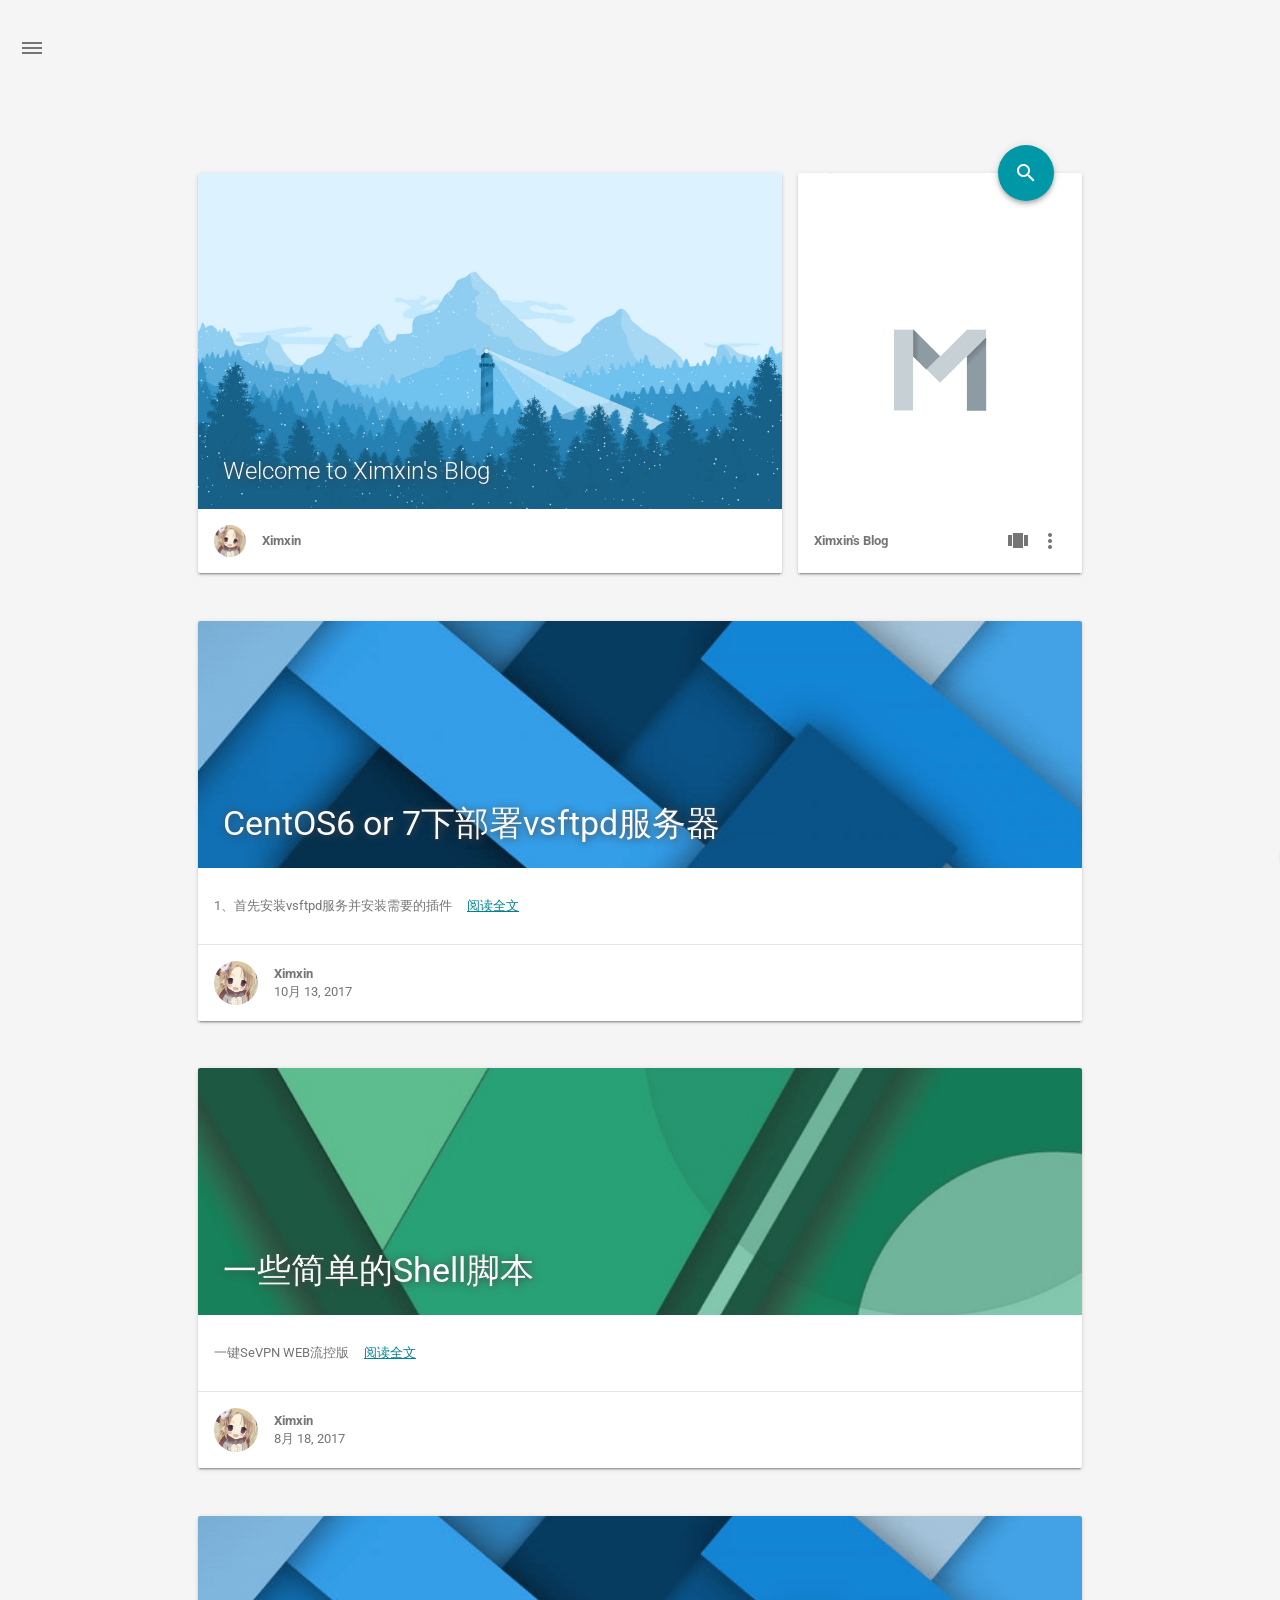
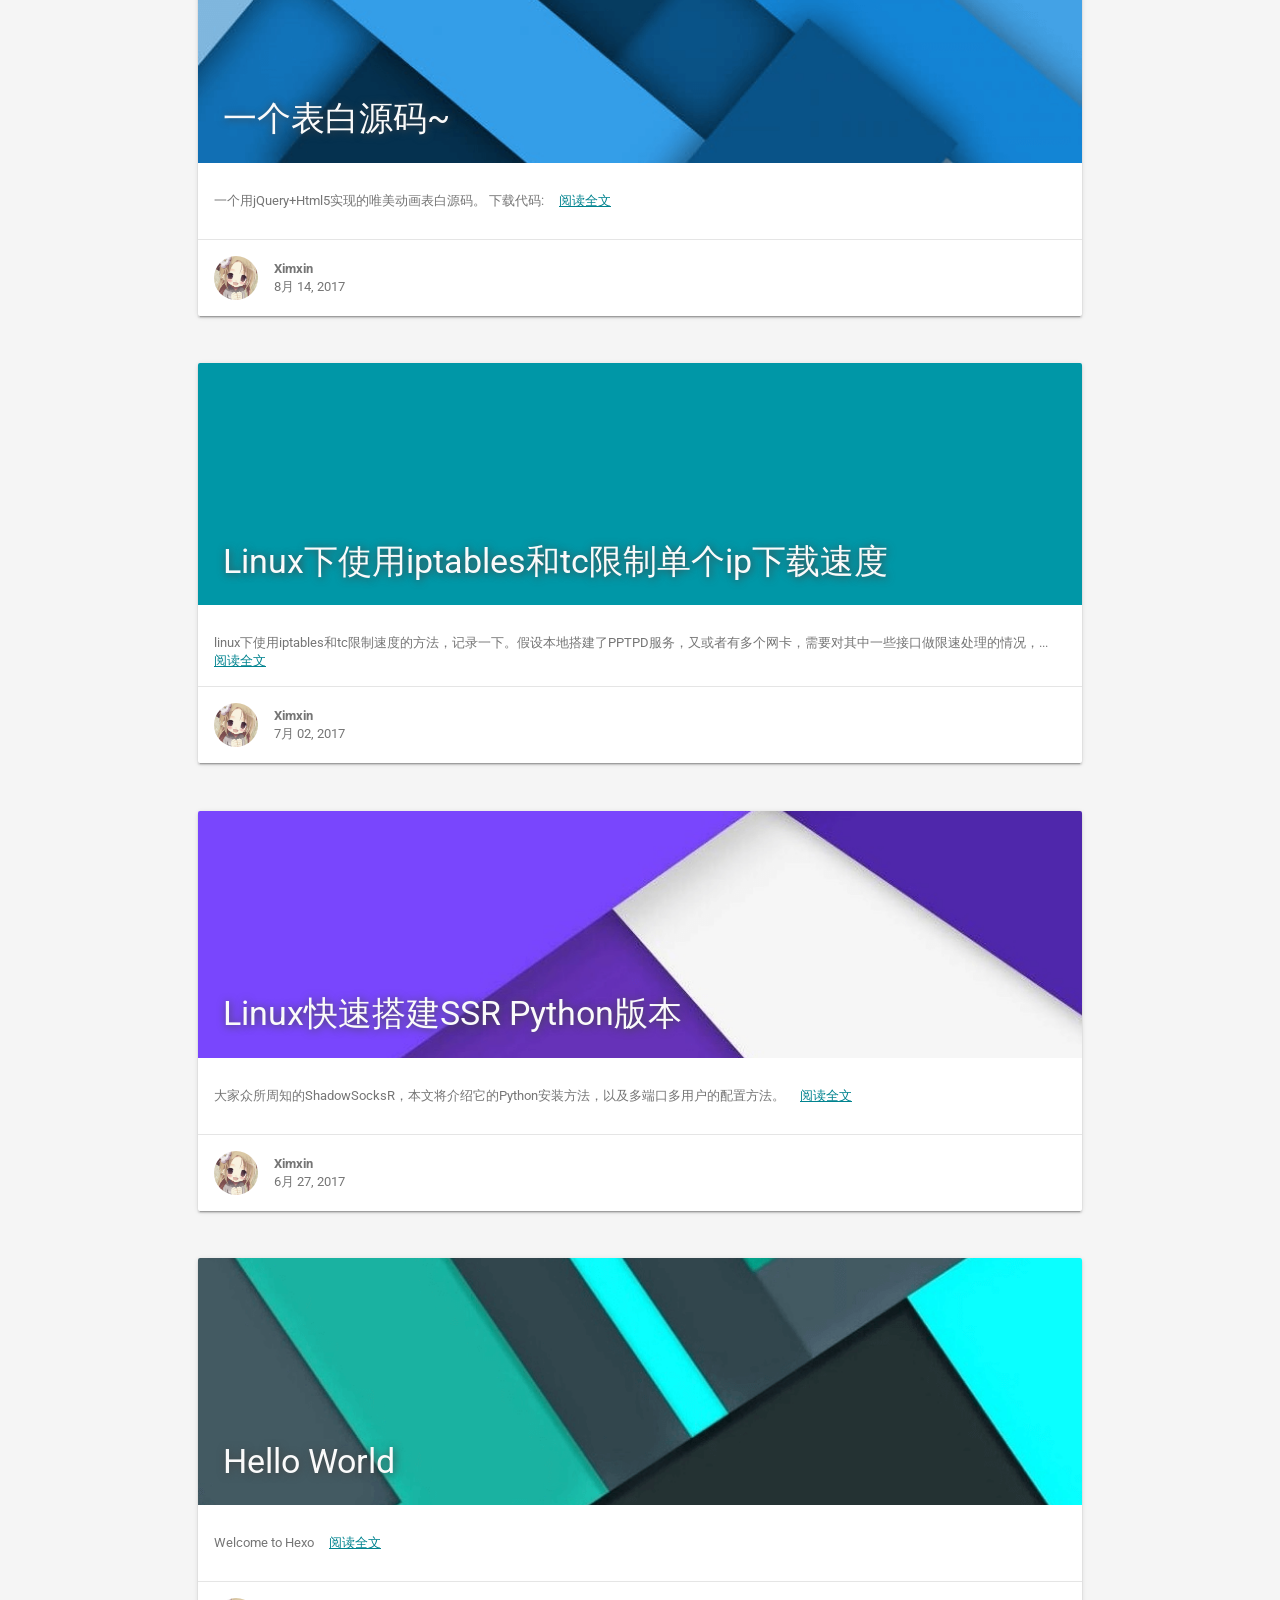
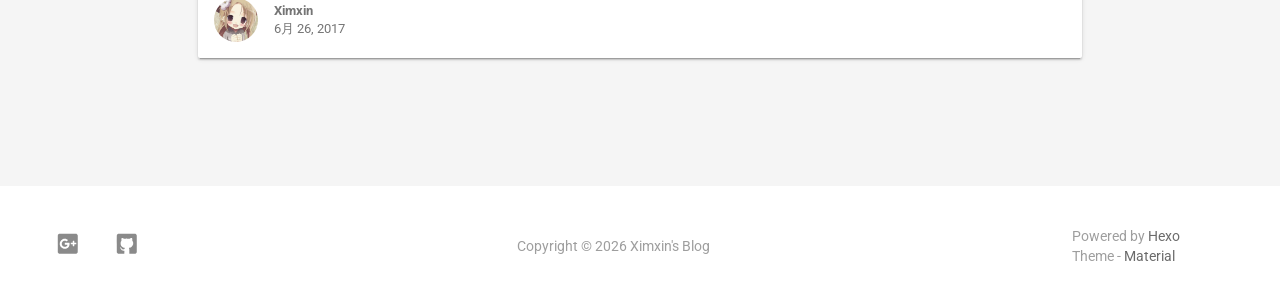
==== index.html @ 1aa3a23d "update" ====
<!DOCTYPE html>
<html style="display: none;" lang="zh">
    <head>
    <meta charset="utf-8">
    <!--
        © Material Theme
        https://github.com/viosey/hexo-theme-material
        Version: 1.4.0 -->
    <script>window.materialVersion = "1.4.0"</script>

    <!-- Title -->
    
    <title>
        
        Ximxin&#39;s Blog
    </title>

    <!-- dns prefetch -->
    <meta http-equiv="x-dns-prefetch-control" content="on">
    
    
    
    
    
    
    
    
    
    

    <!-- Meta & Info -->
    <meta http-equiv="X-UA-Compatible">
    <meta name="viewport" content="width=device-width, initial-scale=1, user-scalable=no">
    <meta name="theme-color" content="#0097A7">
    <meta name="author" content="Ximxin">
    <meta name="description" itemprop="description" content="">
    <meta name="keywords" content="Ximxin&#39;s Blog">

    <!-- Site Verification -->
    
    

    <!-- Favicons -->
    <link rel="icon shortcut" type="image/ico" href="/img/favicon.png">
    <link rel="icon" sizes="192x192" href="/img/favicon.png">
    <link rel="apple-touch-icon" href="/img/favicon.png">

    <!--iOS -->
    <meta name="apple-mobile-web-app-title" content="Title">
    <meta name="apple-mobile-web-app-capable" content="yes">
    <meta name="apple-mobile-web-app-status-bar-style" content="black">
    <meta name="HandheldFriendly" content="True">
    <meta name="MobileOptimized" content="480">

    <!-- Add to homescreen for Chrome on Android -->
    <meta name="mobile-web-app-capable" content="yes">

    <!-- Add to homescreen for Safari on iOS -->
    <meta name="apple-mobile-web-app-capable" content="yes">
    <meta name="apple-mobile-web-app-status-bar-style" content="black">
    <meta name="apple-mobile-web-app-title" content="Ximxin&#39;s Blog">

    <!-- The Open Graph protocol -->
    <meta property="og:url" content="http://blog.xmxin.top">
    <meta property="og:type" content="blog">
    <meta property="og:title" content="Ximxin&#39;s Blog">
    <meta property="og:image" content="/img/favicon.png" />
    <meta property="og:description" content="">
    

    

    <!-- The Twitter Card protocol -->
    <meta name="twitter:title" content="Ximxin&#39;s Blog">
    <meta name="twitter:description" content="">
    <meta name="twitter:image" content="/img/favicon.png">
    <meta name="twitter:card" content="summary_large_image" />
    <meta name="twitter:url" content="http://blog.xmxin.top" />

    <!-- Add canonical link for SEO -->
    
        <link rel="canonical" href="http://blog.xmxin.top" />
    

    <!-- Structured-data for SEO -->
    
        
<script type="application/ld+json">
{
    "@context": "http://schema.org",
    "@type": "Website",
    "publisher": {
        "@type": "Organization",
        "name": "Ximxin&#39;s Blog",
        "logo": "/img/favicon.png"
    },
    "url": "http://blog.xmxin.top/index.html",
    "image": {
        "@type": "ImageObject",
        "url": "/img/favicon.png"
    },
    "mainEntityOfPage": {
        "@type": "WebPage",
        "@id": "http://blog.xmxin.top"
    },
    "description": ""
}
</script>




    

    <!--[if lte IE 9]>
        <link rel="stylesheet" href="/css/ie-blocker.css">

        
            <script src="/js/ie-blocker.zhCN.js"></script>
        
    <![endif]-->

    <!-- Import lsloader -->
    <script>(function(){window.lsloader={jsRunSequence:[],jsnamemap:{},cssnamemap:{}};lsloader.removeLS=function(key){try{localStorage.removeItem(key)}catch(e){}};lsloader.setLS=function(key,val){try{localStorage.setItem(key,val)}catch(e){}};lsloader.getLS=function(key){var val="";try{val=localStorage.getItem(key)}catch(e){val=""}return val};versionString="/*"+materialVersion+"*/";lsloader.clean=function(){try{var keys=[];for(var i=0;i<localStorage.length;i++){keys.push(localStorage.key(i))}keys.forEach(function(key){var data=lsloader.getLS(key);if(data&&data.indexOf(versionString)===-1){lsloader.removeLS(key)}})}catch(e){}};lsloader.clean();lsloader.load=function(jsname,jspath,cssonload){cssonload=cssonload||function(){};var code;code=this.getLS(jsname);if(code&&code.indexOf(versionString)===-1){this.removeLS(jsname);this.requestResource(jsname,jspath,cssonload);return}if(code){var versionNumber=code.split(versionString)[0];if(versionNumber!=jspath){console.log("reload:"+jspath);this.removeLS(jsname);this.requestResource(jsname,jspath,cssonload);return}code=code.split(versionString)[1];if(/\.js?.+$/.test(versionNumber)){this.jsRunSequence.push({name:jsname,code:code});this.runjs(jspath,jsname,code)}else{document.getElementById(jsname).appendChild(document.createTextNode(code));cssonload()}}else{this.requestResource(jsname,jspath,cssonload)}};lsloader.requestResource=function(name,path,cssonload){var that=this;if(/\.js?.+$/.test(path)){this.iojs(path,name,function(path,name,code){that.setLS(name,path+versionString+code);that.runjs(path,name,code)})}else if(/\.css?.+$/.test(path)){this.iocss(path,name,function(code){document.getElementById(name).appendChild(document.createTextNode(code));that.setLS(name,path+versionString+code)},cssonload)}};lsloader.iojs=function(path,jsname,callback){var that=this;that.jsRunSequence.push({name:jsname,code:""});try{var xhr=new XMLHttpRequest;xhr.open("get",path,true);xhr.onreadystatechange=function(){if(xhr.readyState==4){if(xhr.status>=200&&xhr.status<300||xhr.status==304){if(xhr.response!=""){callback(path,jsname,xhr.response);return}}that.jsfallback(path,jsname)}};xhr.send(null)}catch(e){that.jsfallback(path,jsname)}};lsloader.iocss=function(path,jsname,callback,cssonload){var that=this;try{var xhr=new XMLHttpRequest;xhr.open("get",path,true);xhr.onreadystatechange=function(){if(xhr.readyState==4){if(xhr.status>=200&&xhr.status<300||xhr.status==304){if(xhr.response!=""){callback(xhr.response);cssonload();return}}that.cssfallback(path,jsname,cssonload)}};xhr.send(null)}catch(e){that.cssfallback(path,jsname,cssonload)}};lsloader.iofonts=function(path,jsname,callback,cssonload){var that=this;try{var xhr=new XMLHttpRequest;xhr.open("get",path,true);xhr.onreadystatechange=function(){if(xhr.readyState==4){if(xhr.status>=200&&xhr.status<300||xhr.status==304){if(xhr.response!=""){callback(xhr.response);cssonload();return}}that.cssfallback(path,jsname,cssonload)}};xhr.send(null)}catch(e){that.cssfallback(path,jsname,cssonload)}};lsloader.runjs=function(path,name,code){if(!!name&&!!code){for(var k in this.jsRunSequence){if(this.jsRunSequence[k].name==name){this.jsRunSequence[k].code=code}}}if(!!this.jsRunSequence[0]&&!!this.jsRunSequence[0].code&&this.jsRunSequence[0].status!="failed"){var script=document.createElement("script");script.appendChild(document.createTextNode(this.jsRunSequence[0].code));script.type="text/javascript";document.getElementsByTagName("head")[0].appendChild(script);this.jsRunSequence.shift();if(this.jsRunSequence.length>0){this.runjs()}}else if(!!this.jsRunSequence[0]&&this.jsRunSequence[0].status=="failed"){var that=this;var script=document.createElement("script");script.src=this.jsRunSequence[0].path;script.type="text/javascript";this.jsRunSequence[0].status="loading";script.onload=function(){that.jsRunSequence.shift();if(that.jsRunSequence.length>0){that.runjs()}};document.body.appendChild(script)}};lsloader.tagLoad=function(path,name){this.jsRunSequence.push({name:name,code:"",path:path,status:"failed"});this.runjs()};lsloader.jsfallback=function(path,name){if(!!this.jsnamemap[name]){return}else{this.jsnamemap[name]=name}for(var k in this.jsRunSequence){if(this.jsRunSequence[k].name==name){this.jsRunSequence[k].code="";this.jsRunSequence[k].status="failed";this.jsRunSequence[k].path=path}}this.runjs()};lsloader.cssfallback=function(path,name,cssonload){if(!!this.cssnamemap[name]){return}else{this.cssnamemap[name]=1}var link=document.createElement("link");link.type="text/css";link.href=path;link.rel="stylesheet";link.onload=link.onerror=cssonload;var root=document.getElementsByTagName("script")[0];root.parentNode.insertBefore(link,root)};lsloader.runInlineScript=function(scriptId,codeId){var code=document.getElementById(codeId).innerText;this.jsRunSequence.push({name:scriptId,code:code});this.runjs()};lsloader.loadCombo=function(jslist){var updateList="";var requestingModules={};for(var k in jslist){var LS=this.getLS(jslist[k].name);if(!!LS){var version=LS.split(versionString)[0];var code=LS.split(versionString)[1]}else{var version=""}if(version==jslist[k].path){this.jsRunSequence.push({name:jslist[k].name,code:code,path:jslist[k].path})}else{this.jsRunSequence.push({name:jslist[k].name,code:null,path:jslist[k].path,status:"comboloading"});requestingModules[jslist[k].name]=true;updateList+=(updateList==""?"":";")+jslist[k].path}}var that=this;if(!!updateList){var xhr=new XMLHttpRequest;xhr.open("get",combo+updateList,true);xhr.onreadystatechange=function(){if(xhr.readyState==4){if(xhr.status>=200&&xhr.status<300||xhr.status==304){if(xhr.response!=""){that.runCombo(xhr.response,requestingModules);return}}else{for(var i in that.jsRunSequence){if(requestingModules[that.jsRunSequence[i].name]){that.jsRunSequence[i].status="failed"}}that.runjs()}}};xhr.send(null)}this.runjs()};lsloader.runCombo=function(comboCode,requestingModules){comboCode=comboCode.split("/*combojs*/");comboCode.shift();for(var k in this.jsRunSequence){if(!!requestingModules[this.jsRunSequence[k].name]&&!!comboCode[0]){this.jsRunSequence[k].status="comboJS";this.jsRunSequence[k].code=comboCode[0];this.setLS(this.jsRunSequence[k].name,this.jsRunSequence[k].path+versionString+comboCode[0]);comboCode.shift()}}this.runjs()}})();</script>

    <!-- Import CSS & jQuery -->
    
        <style id="css/material.min.css"></style><script>if(typeof window.lsLoadCSSMaxNums === "undefined")window.lsLoadCSSMaxNums = 0;window.lsLoadCSSMaxNums++;lsloader.load("css/material.min.css","/css/material.min.css?fJTiM/K1J3dWIruo3pxtAw==",function(){if(typeof window.lsLoadCSSNums === "undefined")window.lsLoadCSSNums = 0;window.lsLoadCSSNums++;if(window.lsLoadCSSNums == window.lsLoadCSSMaxNums)document.documentElement.style.display="";})</script>
        <style id="css/style.min.css"></style><script>if(typeof window.lsLoadCSSMaxNums === "undefined")window.lsLoadCSSMaxNums = 0;window.lsLoadCSSMaxNums++;lsloader.load("css/style.min.css","/css/style.min.css?oCSEO3ST+aEypEwttTDI9g==",function(){if(typeof window.lsLoadCSSNums === "undefined")window.lsLoadCSSNums = 0;window.lsLoadCSSNums++;if(window.lsLoadCSSNums == window.lsLoadCSSMaxNums)document.documentElement.style.display="";})</script>
        
        
            <style>
    
    
    
    .footer-sns-gplus {
        background-image: url([data-uri]);
    }
    
    
    
    
    
    .footer-sns-github {
        background-image: url([data-uri]);
    }
    
    
    
    
    
</style>

        
        <!-- Config CSS -->

<!-- Other Styles -->
<style>
  body, html {
    font-family: Roboto, "Helvetica Neue", Helvetica, "PingFang SC", "Hiragino Sans GB", "Microsoft YaHei", "微软雅黑", Arial, sans-serif;
  }

  a {
    color: #00838F;
  }

  .mdl-card__media,
  #search-label,
  #search-form-label:after,
  #scheme-Paradox .hot_tags-count,
  #scheme-Paradox .sidebar_archives-count,
  #scheme-Paradox .sidebar-colored .sidebar-header,
  #scheme-Paradox .sidebar-colored .sidebar-badge{
    background-color: #0097A7 !important;
  }

  /* Sidebar User Drop Down Menu Text Color */
  #scheme-Paradox .sidebar-colored .sidebar-nav>.dropdown>.dropdown-menu>li>a:hover,
  #scheme-Paradox .sidebar-colored .sidebar-nav>.dropdown>.dropdown-menu>li>a:focus {
    color: #0097A7 !important;
  }

  #post_entry-right-info,
  .sidebar-colored .sidebar-nav li:hover > a,
  .sidebar-colored .sidebar-nav li:hover > a i,
  .sidebar-colored .sidebar-nav li > a:hover,
  .sidebar-colored .sidebar-nav li > a:hover i,
  .sidebar-colored .sidebar-nav li > a:focus i,
  .sidebar-colored .sidebar-nav > .open > a,
  .sidebar-colored .sidebar-nav > .open > a:hover,
  .sidebar-colored .sidebar-nav > .open > a:focus,
  #ds-reset #ds-ctx .ds-ctx-entry .ds-ctx-head a {
    color: #0097A7 !important;
  }

  .toTop {
    background: #757575 !important;
  }

  .material-layout .material-post>.material-nav,
  .material-layout .material-index>.material-nav,
  .material-nav a {
    color: #757575;
  }

  #scheme-Paradox .MD-burger-layer {
    background-color: #757575;
  }

  #scheme-Paradox #post-toc-trigger-btn {
    color: #757575;
  }

  .post-toc a:hover {
    color: #00838F;
    text-decoration: underline;
  }

</style>


<!-- Theme Background Related-->

    <style>
      body{
        background-color: #F5F5F5;
      }

      /* blog_info bottom background */
      #scheme-Paradox .material-layout .something-else .mdl-card__supporting-text{
        background-color: #fff;
      }
    </style>




<!-- Fade Effect -->

    <style>
      .fade {
        transition: all 800ms linear;
        -webkit-transform: translate3d(0,0,0);
        -moz-transform: translate3d(0,0,0);
        -ms-transform: translate3d(0,0,0);
        -o-transform: translate3d(0,0,0);
        transform: translate3d(0,0,0);
        opacity: 1;
      }

      .fade.out{
        opacity: 0;
      }
    </style>


<!-- Import Font -->

    <link href="https://fonts.googleapis.com/css?family=Roboto:300,400,500" rel="stylesheet">
    <link href="https://fonts.googleapis.com/icon?family=Material+Icons"rel="stylesheet">


        <script>lsloader.load("js/jquery.min.js","/js/jquery.min.js?qcusAULNeBksqffqUM2+Ig==")</script>
    
    
    <script>function Queue(){this.dataStore=[];this.offer=b;this.poll=d;this.execNext=a;this.debug=false;this.startDebug=c;function b(e){if(this.debug){console.log("Offered a Queued Function.")}if(typeof e==="function"){this.dataStore.push(e)}else{console.log("You must offer a function.")}}function d(){if(this.debug){console.log("Polled a Queued Function.")}return this.dataStore.shift()}function a(){var e=this.poll();if(e!==undefined){if(this.debug){console.log("Run a Queued Function.")}e()}}function c(){this.debug=true}}var queue=new Queue();</script>

    <!-- Analytics -->
    

    <!-- Custom Head -->
    
</head>


    
        <body id="scheme-Paradox" class="lazy">
            <div class="material-layout  mdl-js-layout has-drawer is-upgraded">
                

                <!-- Main Container -->
                <main class="material-layout__content" id="main">

                    <!-- Top Anchor -->
                    <div id="top"></div>

                    
                        <!-- Hamburger Button -->
                        <button class="MD-burger-icon sidebar-toggle">
                            <span class="MD-burger-layer"></span>
                        </button>
                    

                    <!-- Index Module -->
<div class="material-index mdl-grid">
    
        <!-- Paradox Header -->
        <!-- Daily pic -->
<div class="mdl-card mdl-shadow--2dp daily-pic mdl-cell mdl-cell--8-col index-top-block">

    <!-- Pic & Slogan -->
    <div class="mdl-card__media mdl-color-text--grey-50" style="background-image:url(/img/daily_pic.png)">
        <p class="index-top-block-slogan"><a href="#">
        
            
                Welcome to Ximxin's Blog
            
        
        </a></p>
    </div>

    <!-- Avatar & Name -->
    <div class="mdl-card__supporting-text meta mdl-color-text--grey-600">
        <!-- Author Avatar -->
        <div id="author-avatar">
            <img src="/img/avatar.png" width="32px" height="32px" alt="avatar">
        </div>
        <div>
            <strong>Ximxin</strong>
        </div>
    </div>
</div>

        <!-- Blog info -->
<div class="mdl-card mdl-shadow--2dp something-else mdl-cell mdl-cell--8-col mdl-cell--4-col-desktop index-top-block">

    <!-- Search -->
    
    <!-- Google -->
    <div class="mdl-textfield mdl-js-textfield mdl-textfield--expandable" method="post" action="">
        <label id="search-label" class="mdl-button mdl-js-ripple-effect mdl-js-button mdl-button--fab mdl-color--accent mdl-shadow--4dp" for="search">
            <i class="material-icons mdl-color-text--white" role="presentation">search</i>
        </label>

        <form autocomplete="off" id="search-form" method="get" action="//google.com/search" accept-charset="UTF-8" class="mdl-textfield__expandable-holder" target="_blank">
            <input class="mdl-textfield__input search-input" type="search" name="q" id="search" placeholder="">
            <label id="search-form-label" class="mdl-textfield__label" for="search"></label>

            <input type="hidden" name="sitesearch" value="http://blog.xmxin.top">
        </form>
    </div>







    <!-- LOGO -->
    <div class="something-else-logo mdl-color--white mdl-color-text--grey-600">
        <a href="#" target="_blank">
            <img src="/img/logo.png" alt="logo" />
        </a>
    </div>

    <!-- Infomation -->
    <div class="mdl-card__supporting-text meta meta--fill mdl-color-text--grey-600">
        <!-- Blog Title -->
        <div>
            <strong>Ximxin&#39;s Blog</strong>
        </div>
        <div class="section-spacer"></div>

        <!-- Pages -->
        <button id="show-pages-button" class="mdl-button mdl-js-button mdl-js-ripple-effect mdl-button--icon">
            <i class="material-icons" role="presentation">view_carousel</i>
            <span class="visuallyhidden">Pages</span>
        </button>
        <ul class="mdl-menu mdl-js-menu mdl-menu--bottom-right" for="show-pages-button">
            
                <a class="index_share-link" href="/about" title="关于我">
                    <li class="mdl-menu__item mdl-js-ripple-effect">
                        关于我
                    </li>
                </a>
            
        </ul>

        <!-- Menu -->
        <button id="menubtn" class="mdl-button mdl-js-button mdl-js-ripple-effect mdl-button--icon">
            <i class="material-icons" role="presentation">more_vert</i>
            <span class="visuallyhidden">show menu</span>
        </button>
        <ul class="mdl-menu mdl-js-menu mdl-menu--bottom-right" for="menubtn">
            

            

            
                <a class="index_share-link" href="http://service.weibo.com/share/share.php?appkey=&title=Ximxin&#39;s Blog&url=http://blog.xmxin.top/&pic=&searchPic=false&style=simple" target="_blank">
                    <li class="mdl-menu__item mdl-js-ripple-effect">
                        分享到微博
                    </li>
                </a>
            

            
                <a class="index_share-link" href="https://twitter.com/intent/tweet?text=Ximxin&#39;s Blog&url=http://blog.xmxin.top/&via=Ximxin" target="_blank">
                    <li class="mdl-menu__item mdl-js-ripple-effect">
                        分享到 Twitter
                    </li>
                </a>
            

            
                <a class="index_share-link" href="https://www.facebook.com/sharer/sharer.php?u=http://blog.xmxin.top/index.html" target="_blank">
                    <li class="mdl-menu__item mdl-js-ripple-effect">
                        分享到 Facebook
                    </li>
                </a>
            

            
                <a class="index_share-link" href="https://plus.google.com/share?url=http://blog.xmxin.top/" target="_blank">
                    <li class="mdl-menu__item mdl-js-ripple-effect">
                        分享到 Google+
                    </li>
                </a>
            

            

            
                <a class="post_share-link" href="http://connect.qq.com/widget/shareqq/index.html?site=Ximxin&#39;s Blog&title=Ximxin&#39;s Blog&summary=&pics=http://blog.xmxin.top/img/favicon.png&url=http://blog.xmxin.top/" target="_blank">
                    <li class="mdl-menu__item">
                        分享到 QQ
                    </li>
                </a>
            

            
        </ul>
    </div>
</div>

    
    <div class="locate-thumbnail-symbol"></div>

    <!-- Pin on top -->
    

    <!-- Normal Post -->
    
        
            
                <!-- Paradox Thumbnail -->
                <div class="post_entry-module mdl-card mdl-shadow--2dp mdl-cell mdl-cell--12-col fade out">
    <!-- Post Thumbnail -->
    
        
            <!-- Random Thumbnail -->
            <div class="post_thumbnail-random mdl-card__media mdl-color-text--grey-50">
        
    

        <!-- Post Title -->
        <p class="article-headline-p"><a href="/2017/10/13/CentOS6 or 7部署vsftpd服务器/">CentOS6 or 7下部署vsftpd服务器</a></p>
    </div>

    <!-- Post Excerpt -->
    <div class="mdl-color-text--grey-600 mdl-card__supporting-text post_entry-content">
        
            1、首先安装vsftpd服务并安装需要的插件

        
        &nbsp;&nbsp;&nbsp;
        <span>
            <a href="/2017/10/13/CentOS6 or 7部署vsftpd服务器/" target="_self">阅读全文</a>
        </span>
    </div>
    <!-- Post_entry Info-->
    <div id="post_entry-info">
        <div id="post_entry-left-info" class="mdl-card__supporting-text meta mdl-color-text--grey-600 ">
            <!-- Author Avatar -->
            <div id="author-avatar">
                <img src="/img/avatar.png" width="44px" height="44px" alt="Ximxin's avatar">
            </div>
            <div>
                <strong>Ximxin</strong>
                <span>10月 13, 2017</span>
            </div>
        </div>
        <div id="post_entry-right-info">
            <!-- Category -->
            <span class="post_entry-category">
                
            </span>

            

            

            <!-- Post Views -->
            <span class="post_entry-views">
            </span>
        </div>
    </div>
</div>

            
            
        
    
        
            
                <!-- Paradox Thumbnail -->
                <div class="post_entry-module mdl-card mdl-shadow--2dp mdl-cell mdl-cell--12-col fade out">
    <!-- Post Thumbnail -->
    
        
            <!-- Random Thumbnail -->
            <div class="post_thumbnail-random mdl-card__media mdl-color-text--grey-50">
        
    

        <!-- Post Title -->
        <p class="article-headline-p"><a href="/2017/08/18/一些简单的Shell脚本/">一些简单的Shell脚本</a></p>
    </div>

    <!-- Post Excerpt -->
    <div class="mdl-color-text--grey-600 mdl-card__supporting-text post_entry-content">
        
            一键SeVPN WEB流控版
        
        &nbsp;&nbsp;&nbsp;
        <span>
            <a href="/2017/08/18/一些简单的Shell脚本/" target="_self">阅读全文</a>
        </span>
    </div>
    <!-- Post_entry Info-->
    <div id="post_entry-info">
        <div id="post_entry-left-info" class="mdl-card__supporting-text meta mdl-color-text--grey-600 ">
            <!-- Author Avatar -->
            <div id="author-avatar">
                <img src="/img/avatar.png" width="44px" height="44px" alt="Ximxin's avatar">
            </div>
            <div>
                <strong>Ximxin</strong>
                <span>8月 18, 2017</span>
            </div>
        </div>
        <div id="post_entry-right-info">
            <!-- Category -->
            <span class="post_entry-category">
                
            </span>

            

            

            <!-- Post Views -->
            <span class="post_entry-views">
            </span>
        </div>
    </div>
</div>

            
            
        
    
        
            
                <!-- Paradox Thumbnail -->
                <div class="post_entry-module mdl-card mdl-shadow--2dp mdl-cell mdl-cell--12-col fade out">
    <!-- Post Thumbnail -->
    
        
            <!-- Random Thumbnail -->
            <div class="post_thumbnail-random mdl-card__media mdl-color-text--grey-50">
        
    

        <!-- Post Title -->
        <p class="article-headline-p"><a href="/2017/08/14/一个表白源码/">一个表白源码~</a></p>
    </div>

    <!-- Post Excerpt -->
    <div class="mdl-color-text--grey-600 mdl-card__supporting-text post_entry-content">
        
            一个用jQuery+Html5实现的唯美动画表白源码。
下载代码:  
        
        &nbsp;&nbsp;&nbsp;
        <span>
            <a href="/2017/08/14/一个表白源码/" target="_self">阅读全文</a>
        </span>
    </div>
    <!-- Post_entry Info-->
    <div id="post_entry-info">
        <div id="post_entry-left-info" class="mdl-card__supporting-text meta mdl-color-text--grey-600 ">
            <!-- Author Avatar -->
            <div id="author-avatar">
                <img src="/img/avatar.png" width="44px" height="44px" alt="Ximxin's avatar">
            </div>
            <div>
                <strong>Ximxin</strong>
                <span>8月 14, 2017</span>
            </div>
        </div>
        <div id="post_entry-right-info">
            <!-- Category -->
            <span class="post_entry-category">
                
            </span>

            

            

            <!-- Post Views -->
            <span class="post_entry-views">
            </span>
        </div>
    </div>
</div>

            
            
        
    
        
            
                <!-- Paradox Thumbnail -->
                <div class="post_entry-module mdl-card mdl-shadow--2dp mdl-cell mdl-cell--12-col fade out">
    <!-- Post Thumbnail -->
    
        
            <!-- Random Thumbnail -->
            <div class="post_thumbnail-random mdl-card__media mdl-color-text--grey-50">
        
    

        <!-- Post Title -->
        <p class="article-headline-p"><a href="/2017/07/02/Linux下使用iptables和tc限制单个ip下载速度/">Linux下使用iptables和tc限制单个ip下载速度</a></p>
    </div>

    <!-- Post Excerpt -->
    <div class="mdl-color-text--grey-600 mdl-card__supporting-text post_entry-content">
        
            linux下使用iptables和tc限制速度的方法，记录一下。假设本地搭建了PPTPD服务，又或者有多个网卡，需要对其中一些接口做限速处理的情况，...
        
        &nbsp;&nbsp;&nbsp;
        <span>
            <a href="/2017/07/02/Linux下使用iptables和tc限制单个ip下载速度/" target="_self">阅读全文</a>
        </span>
    </div>
    <!-- Post_entry Info-->
    <div id="post_entry-info">
        <div id="post_entry-left-info" class="mdl-card__supporting-text meta mdl-color-text--grey-600 ">
            <!-- Author Avatar -->
            <div id="author-avatar">
                <img src="/img/avatar.png" width="44px" height="44px" alt="Ximxin's avatar">
            </div>
            <div>
                <strong>Ximxin</strong>
                <span>7月 02, 2017</span>
            </div>
        </div>
        <div id="post_entry-right-info">
            <!-- Category -->
            <span class="post_entry-category">
                
            </span>

            

            

            <!-- Post Views -->
            <span class="post_entry-views">
            </span>
        </div>
    </div>
</div>

            
            
        
    
        
            
                <!-- Paradox Thumbnail -->
                <div class="post_entry-module mdl-card mdl-shadow--2dp mdl-cell mdl-cell--12-col fade out">
    <!-- Post Thumbnail -->
    
        
            <!-- Random Thumbnail -->
            <div class="post_thumbnail-random mdl-card__media mdl-color-text--grey-50">
        
    

        <!-- Post Title -->
        <p class="article-headline-p"><a href="/2017/06/27/Linux手动搭建SSR-Python版本/">Linux快速搭建SSR Python版本</a></p>
    </div>

    <!-- Post Excerpt -->
    <div class="mdl-color-text--grey-600 mdl-card__supporting-text post_entry-content">
        
            大家众所周知的ShadowSocksR，本文将介绍它的Python安装方法，以及多端口多用户的配置方法。

        
        &nbsp;&nbsp;&nbsp;
        <span>
            <a href="/2017/06/27/Linux手动搭建SSR-Python版本/" target="_self">阅读全文</a>
        </span>
    </div>
    <!-- Post_entry Info-->
    <div id="post_entry-info">
        <div id="post_entry-left-info" class="mdl-card__supporting-text meta mdl-color-text--grey-600 ">
            <!-- Author Avatar -->
            <div id="author-avatar">
                <img src="/img/avatar.png" width="44px" height="44px" alt="Ximxin's avatar">
            </div>
            <div>
                <strong>Ximxin</strong>
                <span>6月 27, 2017</span>
            </div>
        </div>
        <div id="post_entry-right-info">
            <!-- Category -->
            <span class="post_entry-category">
                
            </span>

            

            

            <!-- Post Views -->
            <span class="post_entry-views">
            </span>
        </div>
    </div>
</div>

            
            
        
    
        
            
                <!-- Paradox Thumbnail -->
                <div class="post_entry-module mdl-card mdl-shadow--2dp mdl-cell mdl-cell--12-col fade out">
    <!-- Post Thumbnail -->
    
        
            <!-- Random Thumbnail -->
            <div class="post_thumbnail-random mdl-card__media mdl-color-text--grey-50">
        
    

        <!-- Post Title -->
        <p class="article-headline-p"><a href="/2017/06/26/hello-world/">Hello World</a></p>
    </div>

    <!-- Post Excerpt -->
    <div class="mdl-color-text--grey-600 mdl-card__supporting-text post_entry-content">
        
            Welcome to Hexo
        
        &nbsp;&nbsp;&nbsp;
        <span>
            <a href="/2017/06/26/hello-world/" target="_self">阅读全文</a>
        </span>
    </div>
    <!-- Post_entry Info-->
    <div id="post_entry-info">
        <div id="post_entry-left-info" class="mdl-card__supporting-text meta mdl-color-text--grey-600 ">
            <!-- Author Avatar -->
            <div id="author-avatar">
                <img src="/img/avatar.png" width="44px" height="44px" alt="Ximxin's avatar">
            </div>
            <div>
                <strong>Ximxin</strong>
                <span>6月 26, 2017</span>
            </div>
        </div>
        <div id="post_entry-right-info">
            <!-- Category -->
            <span class="post_entry-category">
                
            </span>

            

            

            <!-- Post Views -->
            <span class="post_entry-views">
            </span>
        </div>
    </div>
</div>

            
            
        
    

    

    
        <script type="text/ls-javascript" id="thumbnail-script">
    var randomNum;

    var locatePost = $('.locate-thumbnail-symbol').next();
    for(var i = 0; i < 10; i++) {
        randomNum = Math.floor(Math.random() * 19 + 1);

        locatePost.children('.post_thumbnail-random').attr('id', 'random_thumbnail-'+randomNum);
        locatePost.children('.post_thumbnail-random').attr('data-original', '/img/random/material-' + randomNum + '.png');
    $('.post_thumbnail-random').addClass('lazy');

        locatePost = locatePost.next();
    }
</script>

    
</div>


                    
                        <!-- Overlay For Active Sidebar -->
<div class="sidebar-overlay"></div>

<!-- Material sidebar -->
<aside id="sidebar" class="sidebar sidebar-colored sidebar-fixed-left" role="navigation">
    <div id="sidebar-main">
        <!-- Sidebar Header -->
        <div class="sidebar-header header-cover" style="background-image: url(/img/sidebar_header.png);">
    <!-- Top bar -->
    <div class="top-bar"></div>

    <!-- Sidebar toggle button -->
    <button type="button" class="sidebar-toggle mdl-button mdl-js-button mdl-js-ripple-effect mdl-button--icon" style="display: initial;" data-upgraded=",MaterialButton,MaterialRipple">
        <i class="material-icons">clear_all</i>
        <span class="mdl-button__ripple-container">
            <span class="mdl-ripple">
            </span>
        </span>
    </button>

    <!-- Sidebar Avatar -->
    <div class="sidebar-image">
        <img src="/img/avatar.png" alt="Ximxin's avatar">
    </div>

    <!-- Sidebar Email -->
    <a data-toggle="dropdown" class="sidebar-brand" href="#settings-dropdown">
        lhb2495536292@gmail.com
        <b class="caret"></b>
    </a>
</div>


        <!-- Sidebar Navigation  -->
        <ul class="nav sidebar-nav">
    <!-- User dropdown  -->
    <li class="dropdown">
        <ul id="settings-dropdown" class="dropdown-menu">
            
                <li>
                    <a href="#" target="_blank" title="Email Me">
                        
                            <i class="material-icons sidebar-material-icons sidebar-indent-left1pc-element">email</i>
                        
                        Email Me
                    </a>
                </li>
            
        </ul>
    </li>

    <!-- Homepage -->
    
        <li id="sidebar-first-li">
            <a href="/">
                
                    <i class="material-icons sidebar-material-icons">home</i>
                
                主页
            </a>
        </li>
        
    

    <!-- Archives  -->
    
        <li class="dropdown">
            <a href="#" class="ripple-effect dropdown-toggle" data-toggle="dropdown">
                
                    <i class="material-icons sidebar-material-icons">inbox</i>
                
                    归档
                <b class="caret"></b>
            </a>
            <ul class="dropdown-menu">
            <li>
                <a class="sidebar_archives-link" href="/archives/2017/10/">十月 2017<span class="sidebar_archives-count">1</span></a></li><li><a class="sidebar_archives-link" href="/archives/2017/08/">八月 2017<span class="sidebar_archives-count">2</span></a></li><li><a class="sidebar_archives-link" href="/archives/2017/07/">七月 2017<span class="sidebar_archives-count">1</span></a></li><li><a class="sidebar_archives-link" href="/archives/2017/06/">六月 2017<span class="sidebar_archives-count">2</span></a>
            </ul>
        </li>
        
    

    <!-- Categories  -->
    

    <!-- Pages  -->
    
        <li>
            <a href="/about" title="关于我">
                
                    <i class="material-icons sidebar-material-icons">person</i>
                
                关于我
            </a>
        </li>
        
    

    <!-- Article Number  -->
    
</ul>


        <!-- Sidebar Footer -->
        <!--
I'm glad you use this theme, the development is no so easy, I hope you can keep the copyright, I will thank you so much.
If you still want to delete the copyrights, could you still retain the first one? Which namely "Theme Material"
It will not impact the appearance and can give developers a lot of support :)

很高兴您使用并喜欢该主题，开发不易 十分谢谢与希望您可以保留一下版权声明。
如果您仍然想删除的话 能否只保留第一项呢？即 "Theme Material"
它不会影响美观并可以给开发者很大的支持和动力。 :)
-->

<!-- Sidebar Divider -->

    <div class="sidebar-divider"></div>


<!-- Theme Material -->

    <a href="https://github.com/viosey/hexo-theme-material"  class="sidebar-footer-text-a" target="_blank">
        <div class="sidebar-text mdl-button mdl-js-button mdl-js-ripple-effect sidebar-footer-text-div" data-upgraded=",MaterialButton,MaterialRipple">
            主题 - Material
            <span class="sidebar-badge badge-circle">i</span>
        </div>
    </a>


<!-- Help & Support -->
<!--

-->

<!-- Feedback -->
<!--

-->

<!-- About Theme -->
<!--

-->

    </div>

    <!-- Sidebar Image -->
    

</aside>

                    

                    
                        <!-- Footer Top Button -->
                        <div id="back-to-top" class="toTop-wrap">
    <a href="#top" class="toTop">
        <i class="material-icons footer_top-i">expand_less</i>
    </a>
</div>

                    

                    <!--Footer-->
<footer class="mdl-mini-footer" id="bottom">
    
        <!-- Paradox Footer Left Section -->
        <div class="mdl-mini-footer--left-section sns-list">
    <!-- Twitter -->
    

    <!-- Facebook -->
    

    <!-- Google + -->
    
        <a href="https://www.google.com/" target="_blank">
            <button class="mdl-mini-footer--social-btn social-btn footer-sns-gplus">
                <span class="visuallyhidden">Google Plus</span>
            </button><!--
     --></a>
    

    <!-- Weibo -->
    

    <!-- Instagram -->
    

    <!-- Tumblr -->
    

    <!-- Github -->
    
        <a href="https://github.com/Ximxin" target="_blank">
            <button class="mdl-mini-footer--social-btn social-btn footer-sns-github">
                <span class="visuallyhidden">Github</span>
            </button><!--
     --></a>
    

    <!-- LinkedIn -->
    

    <!-- Zhihu -->
    

    <!-- Bilibili -->
    

    <!-- Telegram -->
    
</div>


        <!--Copyright-->
        <div id="copyright">
            Copyright&nbsp;©<script type="text/javascript">var fd = new Date();document.write("&nbsp;" + fd.getFullYear() + "&nbsp;");</script>Ximxin's Blog
        </div>

        <!-- Paradox Footer Right Section -->

        <!--
        I am glad you use this theme, the development is no so easy, I hope you can keep the copyright.
        It will not impact the appearance and can give developers a lot of support :)

        很高兴您使用该主题，开发不易，希望您可以保留一下版权声明。
        它不会影响美观并可以给开发者很大的支持。 :)
        -->

        <div class="mdl-mini-footer--right-section">
            <div>
                <div class="footer-develop-div">Powered by <a href="https://hexo.io" target="_blank" class="footer-develop-a">Hexo</a></div>
                <div class="footer-develop-div">Theme - <a href="https://github.com/viosey/hexo-theme-material" target="_blank" class="footer-develop-a">Material</a></div>
            </div>
        </div>
    
</footer>


                    <!-- Import File -->


    <script>lsloader.load("js/lazyload.min.js","/js/lazyload.min.js?1BcfzuNXqV+ntF6gq+5X3Q==")</script>
    <script>lsloader.load("js/js.min.js","/js/js.min.js?oAl/+lvaqTFV31JXTmbrNA==")</script>



    <script>lsloader.load("js/nprogress.js","/js/nprogress.js?pl3Qhb9lvqR1FlyLUna1Yw==")</script>


<script type="text/ls-javascript" id="NProgress-script">
    NProgress.configure({
        showSpinner: true
    });
    NProgress.start();
    $('#nprogress .bar').css({
        'background': '#29d'
    });
    $('#nprogress .peg').css({
        'box-shadow': '0 0 10px #29d, 0 0 15px #29d'
    });
    $('#nprogress .spinner-icon').css({
        'border-top-color': '#29d',
        'border-left-color': '#29d'
    });
    setTimeout(function() {
        NProgress.done();
        $('.fade').removeClass('out');
    }, 800);
</script>



    
        <script>lsloader.load("js/smoothscroll.js","/js/smoothscroll.js?lOy/ACj5suSNi7ZVFVbpFQ==")</script>
    










    <!-- Swiftye -->
    

    <!-- Local Search-->
    


<!-- UC Browser Compatible -->
<script>
	var agent = navigator.userAgent.toLowerCase();
	if(agent.indexOf('ucbrowser')>0) {
		document.write('<link rel="stylesheet" href="/css/uc.css">');
	   alert('由于 UC 浏览器使用极旧的内核，而本网站使用了一些新的特性。\n为了您能更好的浏览，推荐使用 Chrome 或 Firefox 浏览器。');
	}
</script>

<!-- Window Load-->
<script type="text/ls-javascript" id="window-load">
    $(window).on('load', function() {
        // Post_Toc parent position fixed
        $('.post-toc-wrap').parent('.mdl-menu__container').css('position', 'fixed');
    });
</script>

<!-- MathJax Load-->

<script type="text/ls-javascript" id="lazy-load">
    // Offer LazyLoad
    queue.offer(function(){
        $('.lazy').lazyload({
            effect : 'show'
        });
    });

    // Start Queue
    $(document).ready(function(){
        setInterval(function(){
            queue.execNext();
        },200);
    });
</script>

<!-- Bing Background -->


<script>
    (function(){
        var scriptList = document.querySelectorAll('script[type="text/ls-javascript"]')

        for (var i = 0; i < scriptList.length; ++i) {
            var item = scriptList[i];
            lsloader.runInlineScript(item.id,item.id);
        }
    })()
console.log('\n %c © Material Theme | Version: 1.4.0 | https://github.com/viosey/hexo-theme-material %c \n', 'color:#455a64;background:#e0e0e0;padding:5px 0;border-top-left-radius:5px;border-bottom-left-radius:5px;', 'color:#455a64;background:#e0e0e0;padding:5px 0;border-top-right-radius:5px;border-bottom-right-radius:5px;');
</script>

                </main>
            </div>
        </body>
    
</html>
---- css/ie-blocker.css ----
@charset "utf-8";
body .demo-blog{
    display: none;
}

h1{
    background-color: #fff;
    font-size: 48px;
    line-height: 48px;
    border-left: none;
    width: auto;
    margin: 0px !important;
}

#ib-container {
    display: none;
    width: 100%;
    height: 100%;
    font-family: Arial, Helvetica, sans-serif;
    position: fixed;
    top: 0;
    left: 0;
    box-sizing: content-box !important;
    z-index: 99999;
}

#ib-container * {
    box-sizing: content-box !important;
}

.ib-modal {
    height: 288px;
    background: #fff;
    border-left: 8px solid #4fc1e9;
    position: absolute;
    color: #434a54;
    z-index: 99999;
    width: 592px;
    top: 50%;
    left: 50%;
    transform: translateY(-50%) translateX(-50%);
    padding: 49px 30px 30px;
}

.ib-header {
    height: 80px;
    padding: 0;
}

.ib-header h1 {
    margin: 0;
    font-size: 24px;
    text-align: left;
    color: #434a54;
}

.ib-header p {
    margin: 10px 0 0 0;
    font-size: 14px;
    line-height: 18px;
    text-align: left;
    color: #434a54;
}

.ib-header p strong {
    font-weight: normal;
    color: #3bafda;
}

.ib-browsers {
    height: 80px;
    list-style: none;
    margin: 0;
    padding: 0;
    padding-top: 0;
    margin-top: 49px;
}

.ib-browsers li {
    float: left;
    width: 148px;
    height: 80px;
    position: relative;
    list-style: none;
}

.ib-browsers li a {
    display: block;
    width: 100%;
    height: 100%;
    position: absolute;
    color: #434a54;
    text-decoration: none;
    cursor: pointer;
}

.ib-browsers li a:hover {
    background-color: #F2F2F2;
}

.ib-browsers li a:hover .ib-browser-name {
    background-color: #4fc1e9;
    color: #fff;
}

.ib-browser-icon {
    display: block;
    width: 118px;
    height: 90px;
    margin: 0 auto;
    margin-top: 20px;
}

.ib-browser-name {
    line-height: 18px;
    margin-top: 5px;
    text-align: center;
    font-size: 20px;
}

.ib-browser-description {
    height: 50px;
    line-height: 14px;
    font-size: 12px;
    margin-top: 10px;
    padding: 0 5px;
}

.ib-footer {
    height: 30px;
}

.ib-try {
    float: right;
    height: 30px;
    padding: 0 15px;
    color: #fff;
    background-color: #3bafda;
    font-size: 12px;
    line-height: 30px;
    cursor: pointer;
    text-decoration: none;
    margin-top: 49px;
}

.ib-try:hover {
    background-color: #4fc1e9;
}

.ib-mask {
    width: 100%;
    height: 100%;
    position: absolute;
    top: 0;
    left: 0;
    _position: absolute;
    _top: expression(eval(document.documentElement.scrollTop) + 'px');
    _left: expression(eval(document.documentElement.scrollLeft) + 'px');
    _right: auto;
    _bottom: auto;
    _width: expression(eval(document.documentElement.clientWidth) + 'px');
    _height: expression(eval(document.documentElement.clientHeight) + 'px');
    z-index: 99999;
}

.ib-mask {
    background: rgb(0, 0, 0);
    opacity: 0.8;
    -ms-filter: "progid:DXImageTransform.Microsoft.Alpha(Opacity=80)";
    filter: alpha(opacity=80);
    z-index: 99998;
}

.zh-cn #ib-container {
    font-family: 'Microsoft Yahei', sans-serif;
}

.zh-cn .ib-browser-description {
    font-size: 12px;
}
---- css/uc.css ----
#scheme-Paradox .mdl-grid{
  display: block !important;
}

#scheme-Paradox .material-layout .mdl-card{
  margin-left: 0;
  margin-right: 0;
  width: 100%;
}

#scheme-Paradox .material-layout .mdl-card{
  display: block;
}

#scheme-Paradox .material-layout .mdl-card__media{
  display: block;
}

#scheme-Paradox .index-top-block,
#scheme-Paradox footer{
  display: none !important;
}

#scheme-Paradox .material-index{
  padding-top: 80px !important;
}

#scheme-Paradox .material-layout .mdl-card__media{
  height: 223px;
}

#scheme-Paradox .post_entry-content {
  display: block !important;
}

#scheme-Paradox .material-layout .meta{
  display: block !important;
}

#scheme-Paradox .article-headline-p{
  position: relative;
  top: 140px;
}

#scheme-Paradox #author-avatar{
  width: 44px;
  height: 44px;
  float: left;
}

.fabs{
  width: 56px;
}

#uc_recommend_ad{
  display: none !important;
}
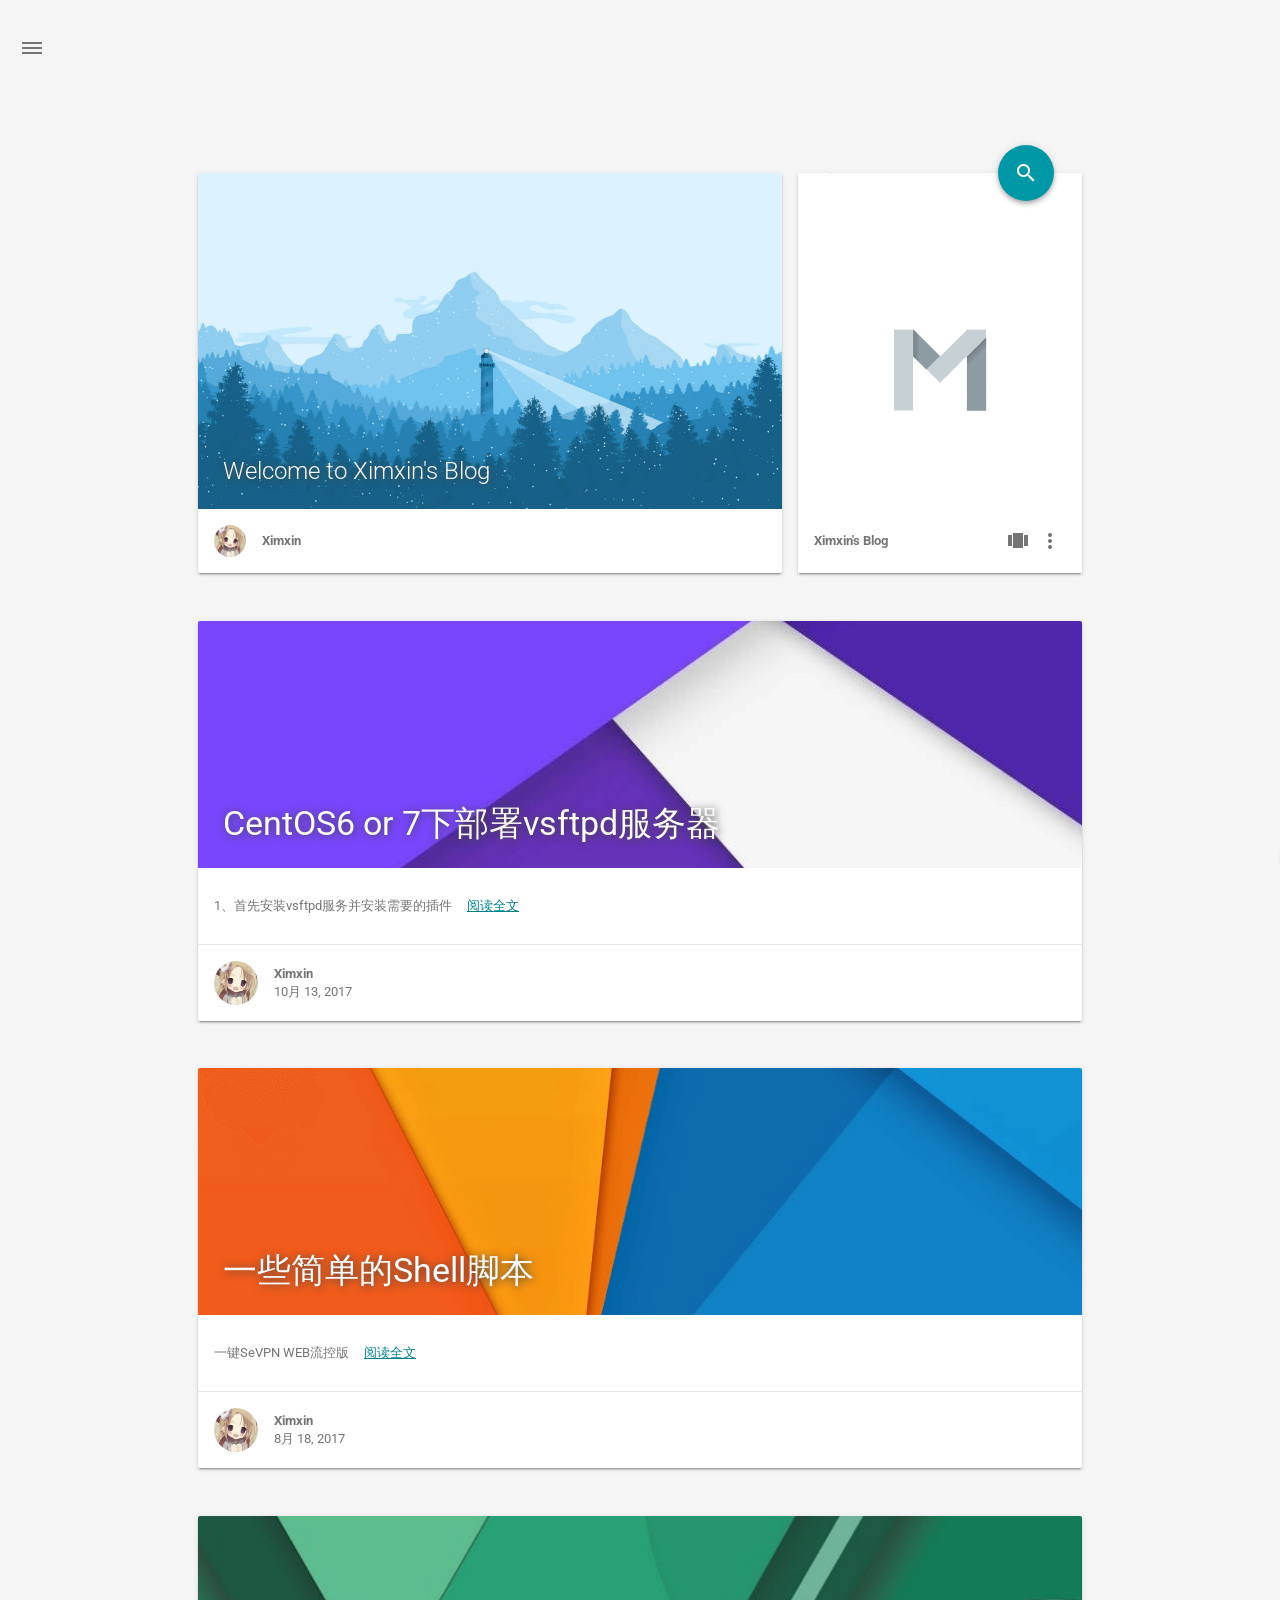
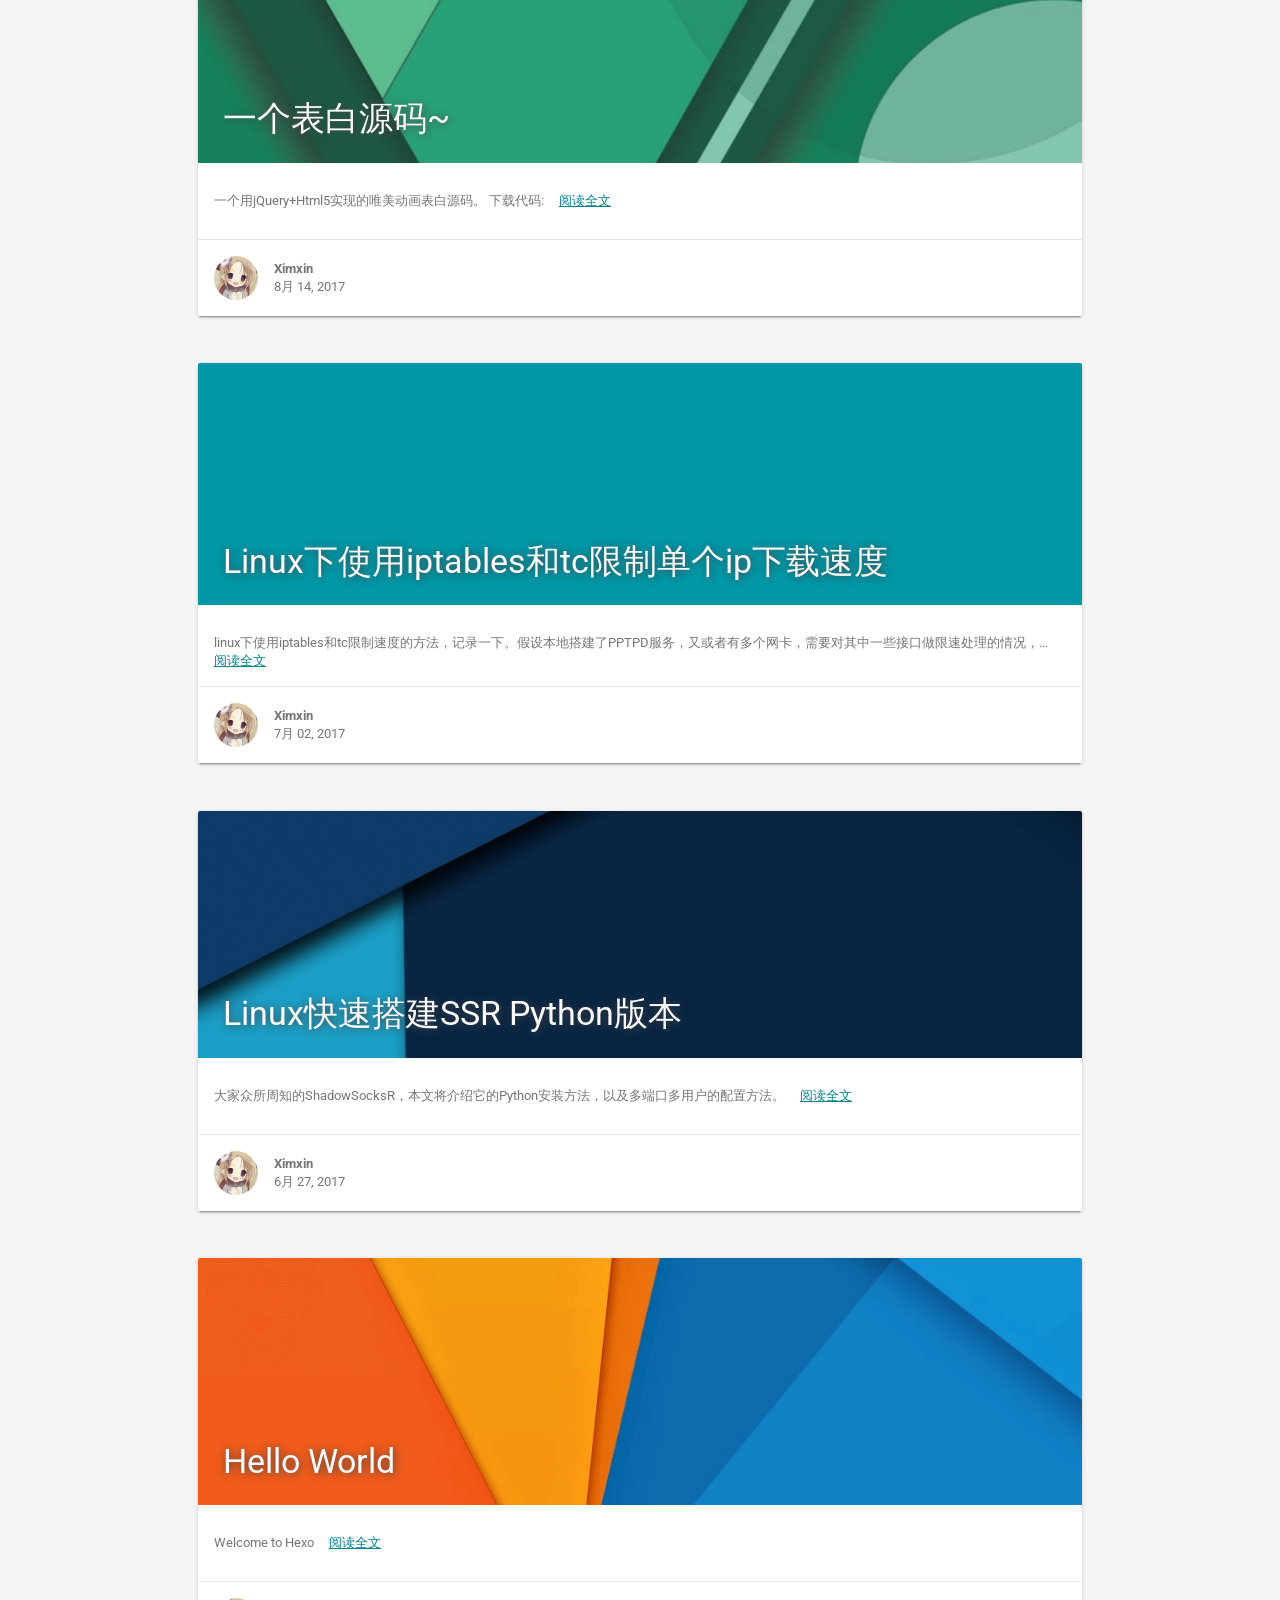
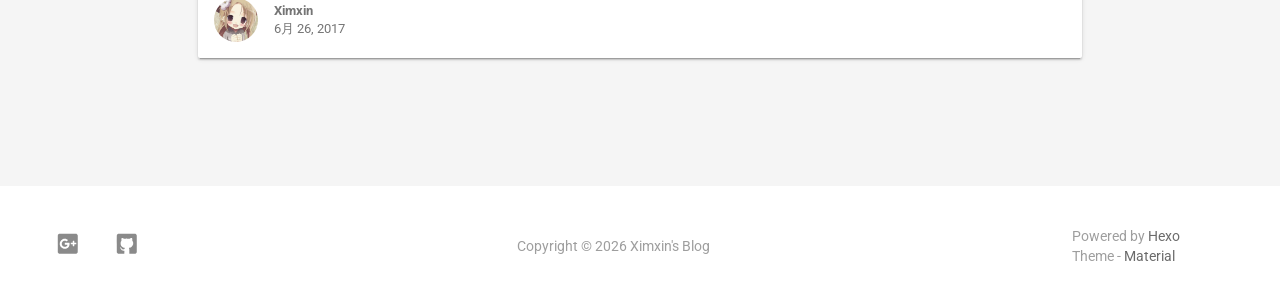
==== commit 6cb621b7: "Site updated: 2017-11-06 19:30:42" ====
--- a/index.html
+++ b/index.html
@@ -884,6 +884,8 @@
             </a>
         </li>
         
+            <li class="divider"></li>
+        
     
 
     <!-- Archives  -->
@@ -902,6 +904,8 @@
             </ul>
         </li>
         
+            <li class="divider"></li>
+        
     
 
     <!-- Categories  -->
@@ -918,9 +922,21 @@
             </a>
         </li>
         
+            <li class="divider"></li>
+        
     
 
     <!-- Article Number  -->
+    
+        <li>
+            <a href="/archives">
+                文章总数
+                <span class="sidebar-badge">6</span>
+            </a>
+        </li>
+        
+            <li class="divider"></li>
+        
     
 </ul>
 
@@ -937,8 +953,6 @@
 -->
 
 <!-- Sidebar Divider -->
-
-    <div class="sidebar-divider"></div>
 
 
 <!-- Theme Material -->
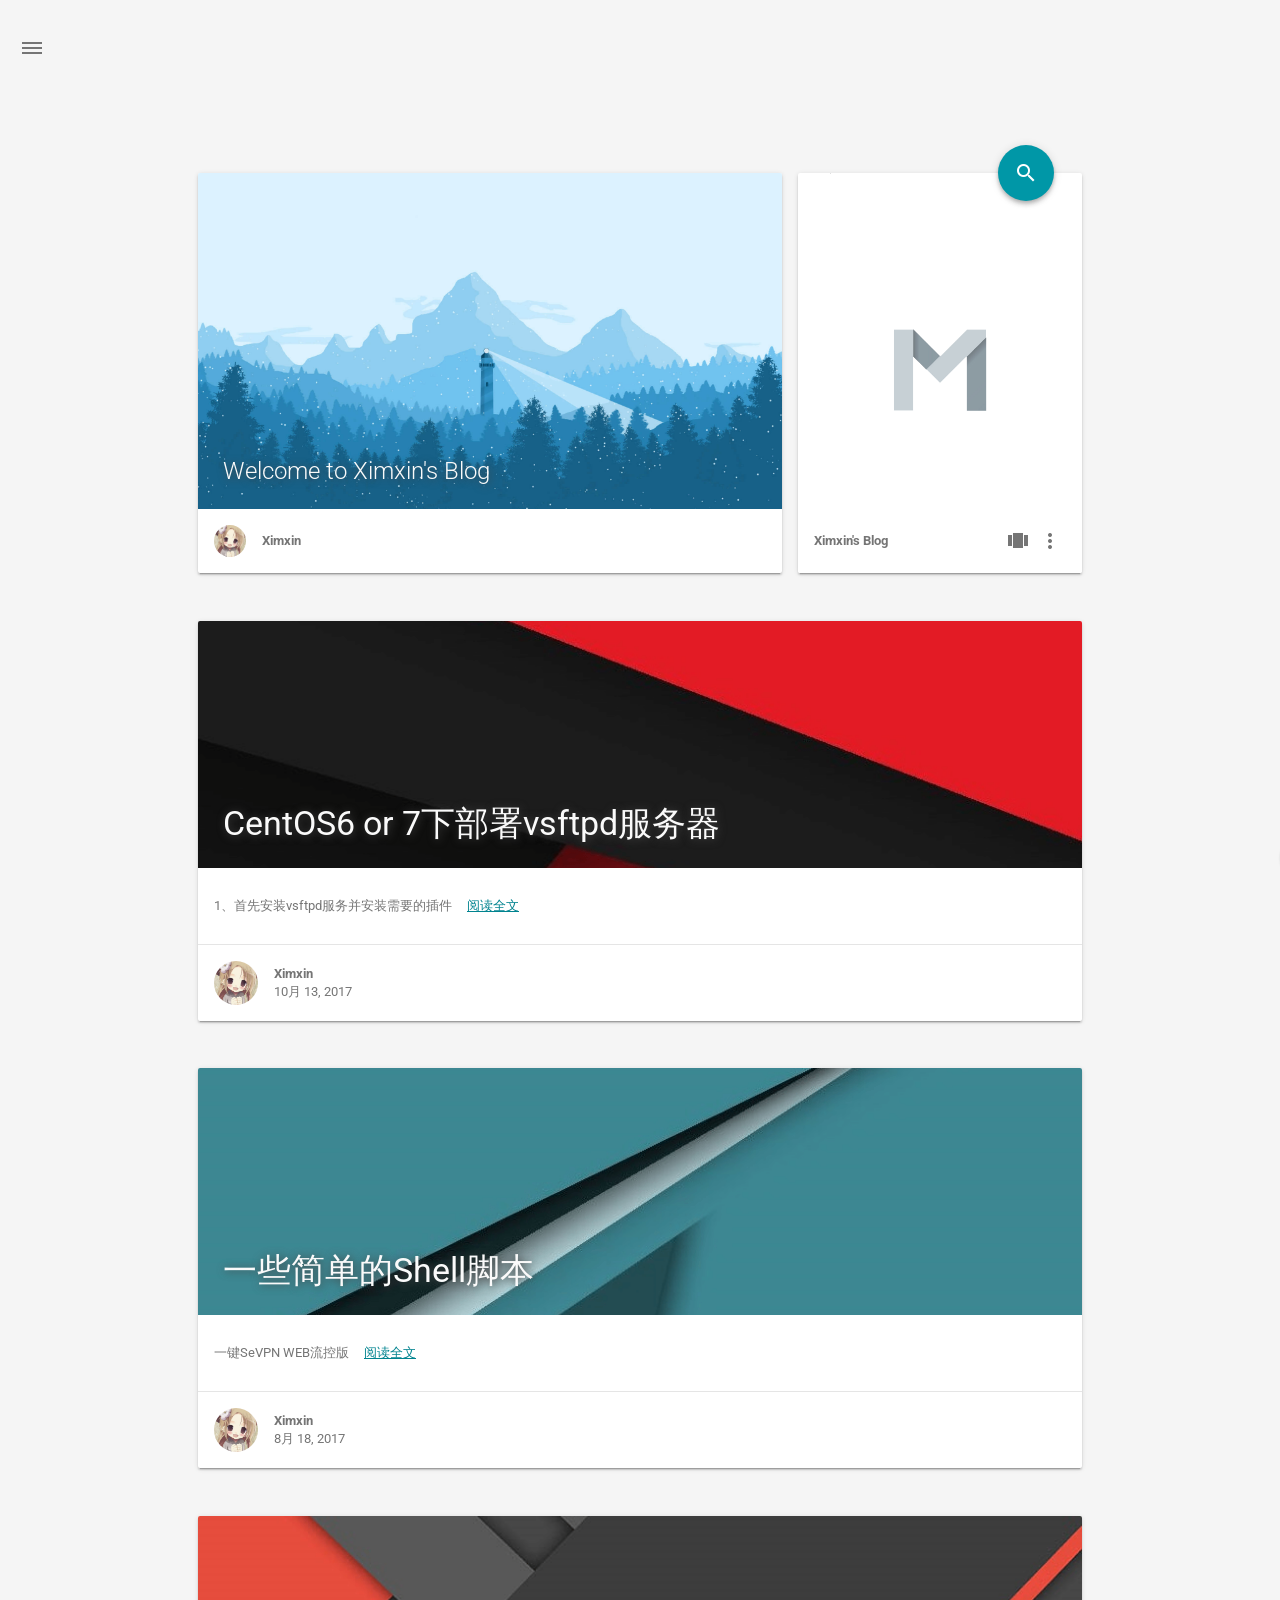
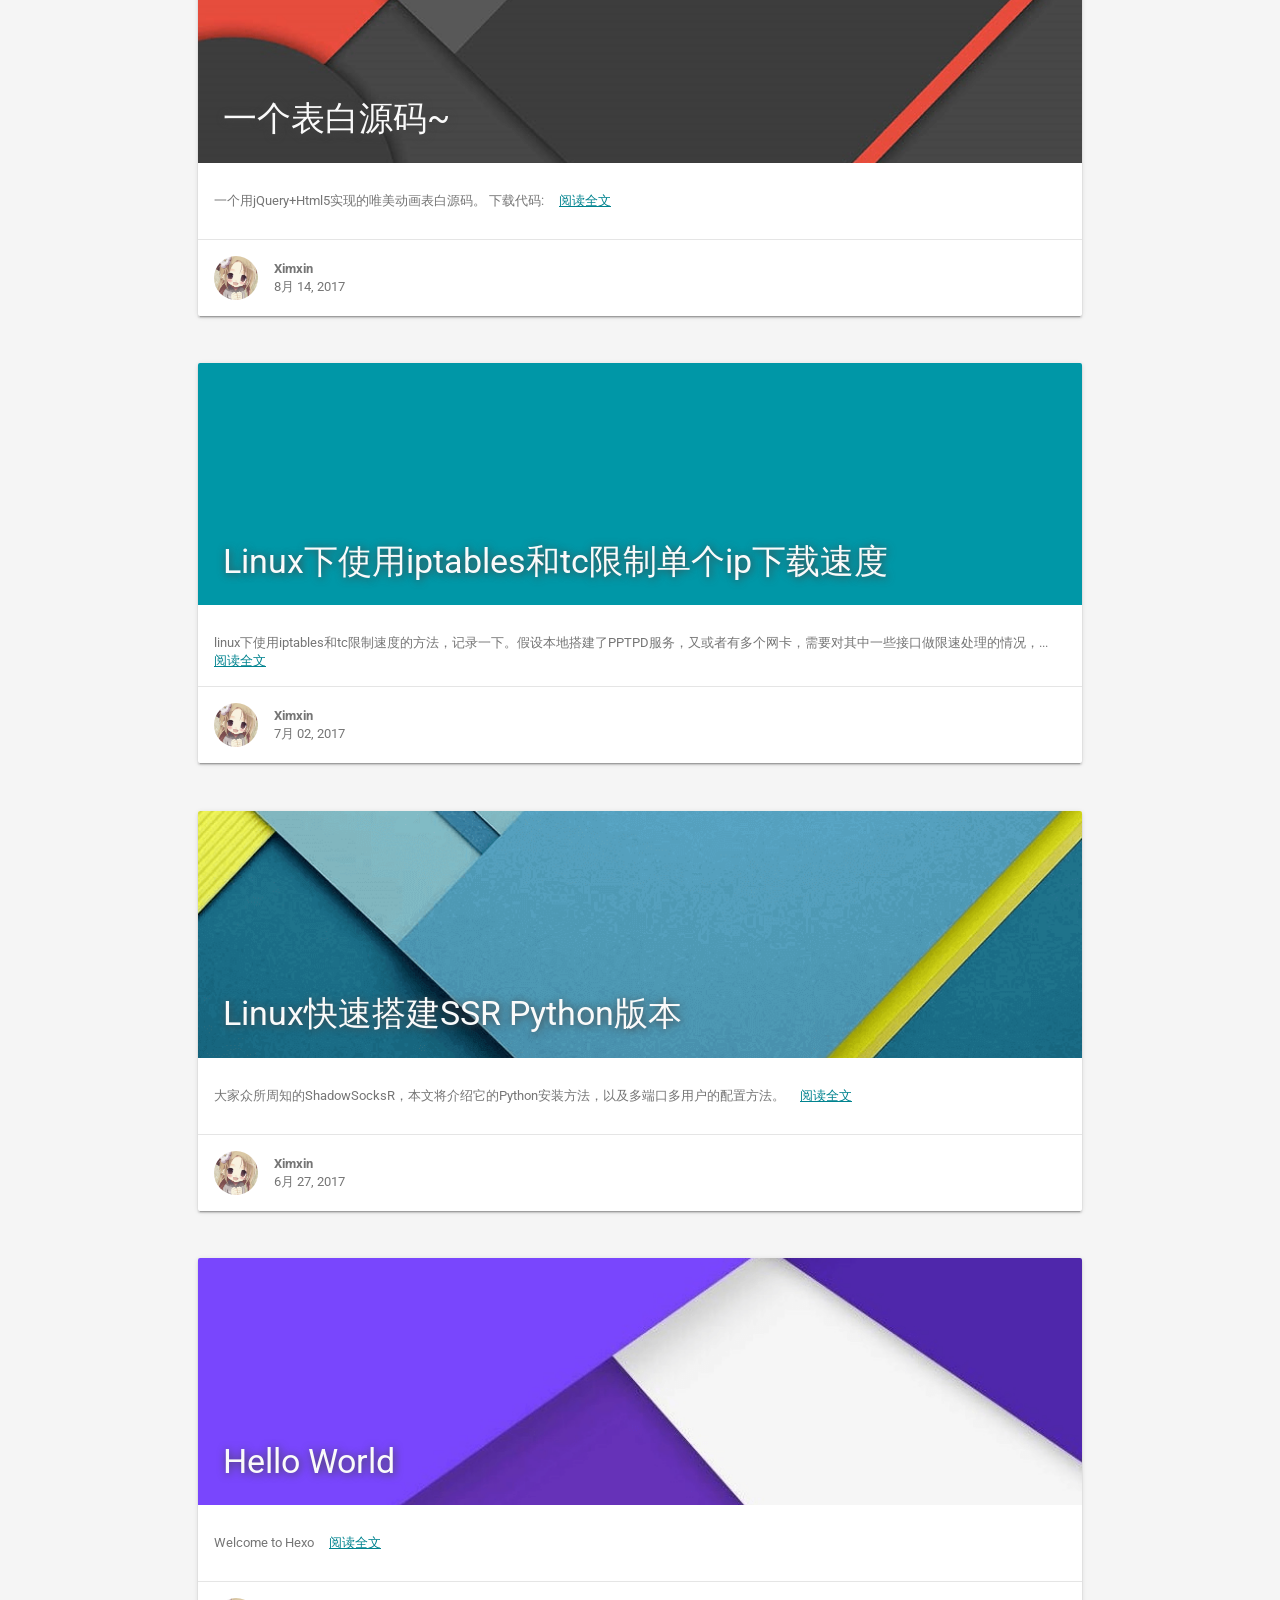
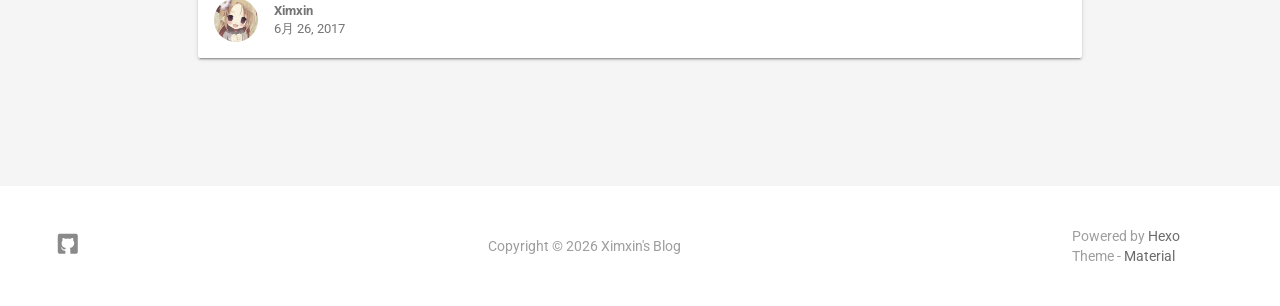
==== commit 92a17e5b: "Site updated: 2017-11-06 19:33:09" ====
--- a/index.html
+++ b/index.html
@@ -133,10 +133,6 @@
     
     
     
-    .footer-sns-gplus {
-        background-image: url([data-uri]);
-    }
-    
     
     
     
@@ -1011,12 +1007,6 @@
     
 
     <!-- Google + -->
-    
-        <a href="https://www.google.com/" target="_blank">
-            <button class="mdl-mini-footer--social-btn social-btn footer-sns-gplus">
-                <span class="visuallyhidden">Google Plus</span>
-            </button><!--
-     --></a>
     
 
     <!-- Weibo -->
